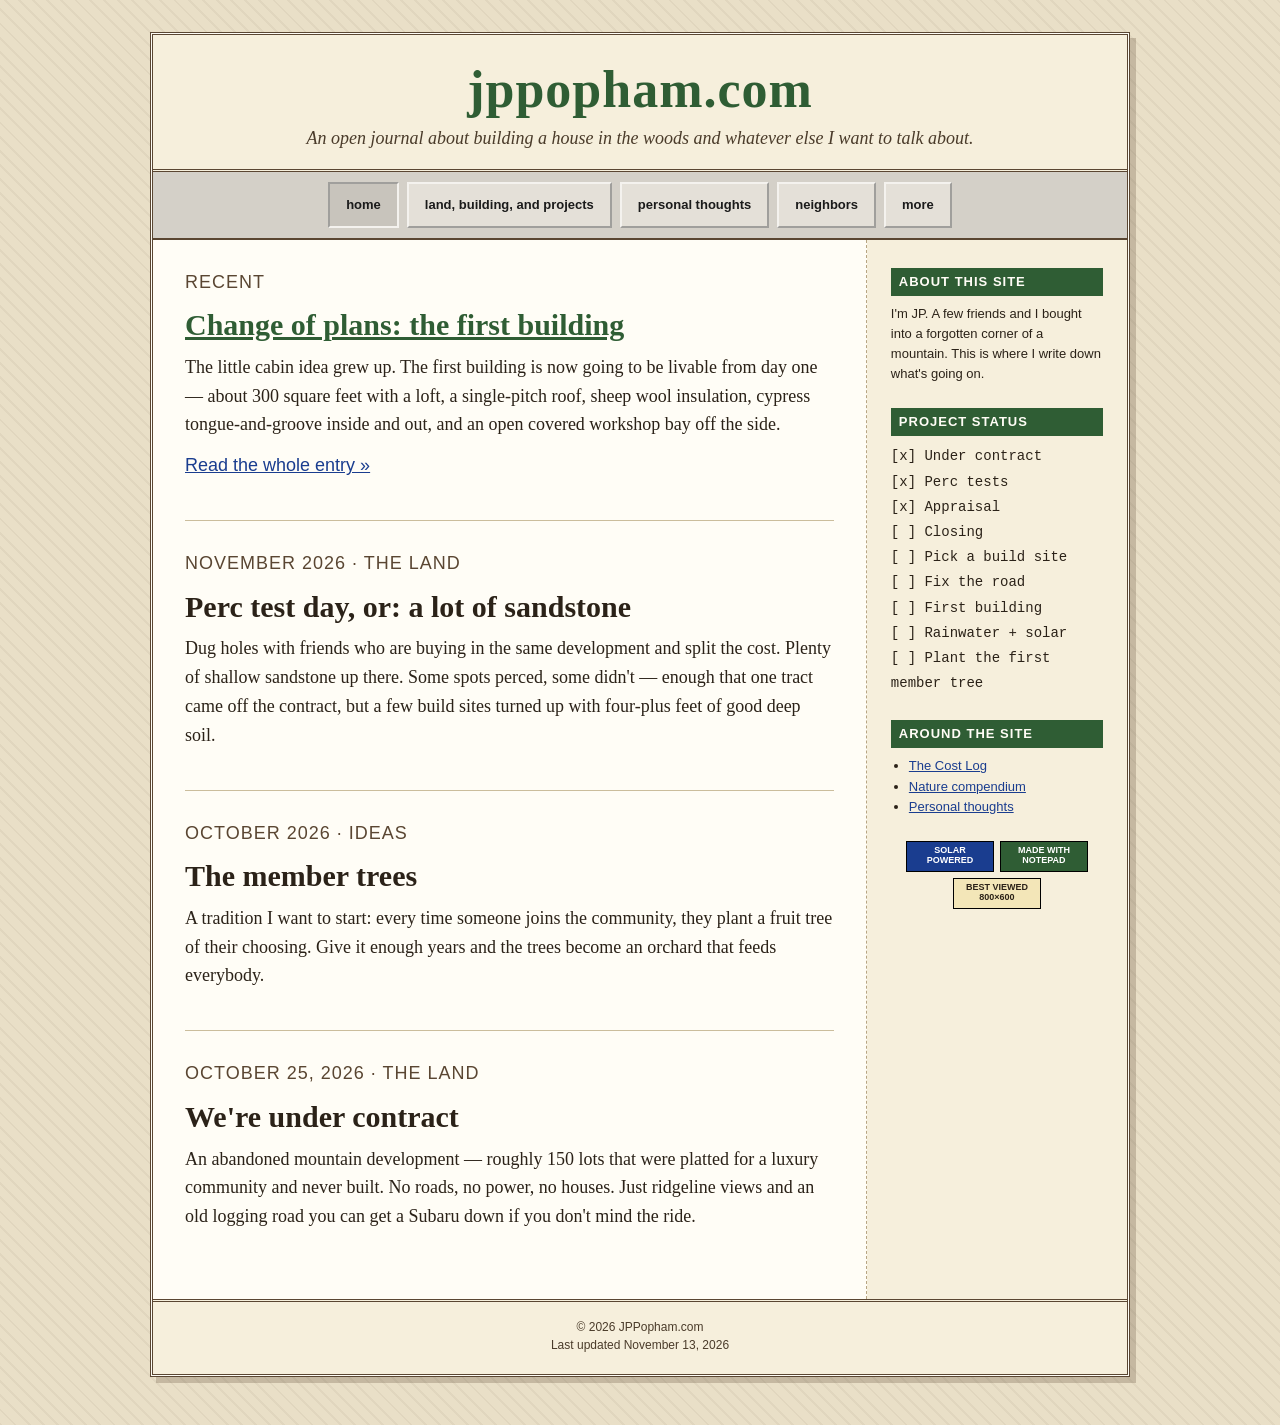
==== index.html @ ecc4ff28 "First build First build" ====
<!doctype html>
<html lang="en">
<head>
<meta charset="utf-8">
<meta name="viewport" content="width=device-width, initial-scale=1">
<title>jppopham.com — building a house in the woods</title>
<meta name="description" content="JP Popham's open journal about buying land, building a small off-grid house in the woods, and whatever else is on his mind.">
<link rel="canonical" href="https://jppopham.com/">
<link rel="stylesheet" href="/style.css">
</head>
<body>
<div class="wrap"><div class="page">

<header class="site-head">
<h1><a href="/">jppopham.com</a></h1>
<p>An open journal about building a house in the woods and whatever else I want to talk about.</p>
</header>

<nav class="nav" aria-label="Main">
<a class="btn on" href="/" aria-current="page">home</a>
<a class="btn" href="/">land, building, and projects</a>
<a class="btn" href="/thoughts.html">personal thoughts</a>
<a class="btn" href="/neighbors.html">neighbors</a>
<a class="btn" href="/cost-log.html">more</a>
</nav>

<div class="cols">
<main class="main" id="posts">

<article class="entry">
<p class="meta">Recent</p>
<h2><a href="/first-building.html">Change of plans: the first building</a></h2>
<p>The little cabin idea grew up. The first building is now going to be livable from day one — about 300 square feet with a loft, a single-pitch roof, sheep wool insulation, cypress tongue-and-groove inside and out, and an open covered workshop bay off the side.</p>
<p class="small-link"><a href="/first-building.html">Read the whole entry »</a></p>
</article>

<article class="entry">
<p class="meta">November 2026 · The Land</p>
<h2>Perc test day, or: a lot of sandstone</h2>
<p>Dug holes with friends who are buying in the same development and split the cost. Plenty of shallow sandstone up there. Some spots perced, some didn't — enough that one tract came off the contract, but a few build sites turned up with four-plus feet of good deep soil.</p>
</article>

<article class="entry">
<p class="meta">October 2026 · Ideas</p>
<h2>The member trees</h2>
<p>A tradition I want to start: every time someone joins the community, they plant a fruit tree of their choosing. Give it enough years and the trees become an orchard that feeds everybody.</p>
</article>

<article class="entry">
<p class="meta">October 25, 2026 · The Land</p>
<h2>We're under contract</h2>
<p>An abandoned mountain development — roughly 150 lots that were platted for a luxury community and never built. No roads, no power, no houses. Just ridgeline views and an old logging road you can get a Subaru down if you don't mind the ride.</p>
</article>

</main>

<aside class="side">
<section>
<h3 class="bar">About this site</h3>
<p>I'm JP. A few friends and I bought into a forgotten corner of a mountain. This is where I write down what's going on.</p>
</section>

<section>
<h3 class="bar">Project status</h3>
<ul class="checklist">
<li>[x] Under contract</li>
<li>[x] Perc tests</li>
<li>[x] Appraisal</li>
<li>[ ] Closing</li>
<li>[ ] Pick a build site</li>
<li>[ ] Fix the road</li>
<li>[ ] First building</li>
<li>[ ] Rainwater + solar</li>
<li>[ ] Plant the first member tree</li>
</ul>
</section>

<section>
<h3 class="bar">Around the site</h3>
<ul>
<li><a href="/cost-log.html">The Cost Log</a></li>
<li><a href="/neighbors.html">Nature compendium</a></li>
<li><a href="/thoughts.html">Personal thoughts</a></li>
</ul>
</section>

<section class="badges" aria-label="Badges">
<span class="badge88" style="background:#1a3d8f;color:#fff">SOLAR<br>POWERED</span>
<span class="badge88" style="background:#2f5d34;color:#fff">MADE WITH<br>NOTEPAD</span>
<span class="badge88" style="background:#f3e6b8;color:#2b2218">BEST VIEWED<br>800×600</span>
</section>
</aside>
</div>

<footer class="site-foot">
<p>© 2026 JPPopham.com</p>
<p>Last updated November 13, 2026</p>
</footer>

</div></div>
</body>
</html>
---- style.css ----
/* jppopham.com — one stylesheet, made with (the spirit of) Notepad */
:root { --accent: #2f5d34; --ink: #2b2218; --brown: #5a4632; --paper: #fffdf6; --tan: #f6efdc; --line: #cbbd9c; }
* { box-sizing: border-box; }
body { margin: 0; background-color: #e9dfc7; background-image: repeating-linear-gradient(45deg, rgba(90,70,50,.06) 0 2px, transparent 2px 10px); font-family: Georgia, "Times New Roman", serif; color: var(--ink); }
a { color: #1a3d8f; } a:hover { color: #8a1c1c; } a:visited { color: #5b2a86; }
img { max-width: 100%; }

.wrap { padding: 32px 16px 48px; }
.page { max-width: 980px; margin: 0 auto; background: var(--paper); border: 3px double var(--brown); box-shadow: 6px 6px 0 rgba(90,70,50,.25); }

/* header */
.site-head { padding: 28px 32px 20px; border-bottom: 3px double var(--brown); text-align: center; background: var(--tan); }
.site-head h1 { margin: 0; font-size: 52px; line-height: 1.05; letter-spacing: 1px; }
.site-head h1 a, .site-head h1 a:visited { color: var(--accent); text-decoration: none; }
.site-head p { margin: 10px 0 0; font-size: 18px; font-style: italic; color: #4a3b2a; }
.site-head.small { padding: 20px 32px 14px; }
.site-head.small h1 { font-size: 34px; letter-spacing: 0; }
.site-head.small p { margin-top: 6px; font-size: 15px; }

/* nav: beveled 98-style buttons */
.nav { display: flex; flex-wrap: wrap; justify-content: center; gap: 8px; padding: 10px 16px; background: #d4d0c8; border-bottom: 2px solid var(--brown); }
.btn, .btn:visited { display: inline-block; padding: 8px 16px; min-height: 44px; line-height: 26px; background: #e4e0d8; border: 2px outset #f4f2ee; color: #1b1b1b; text-decoration: none; font-family: Verdana, sans-serif; font-size: 13px; font-weight: bold; cursor: pointer; }
.btn:hover { color: #1b1b1b; background: #ece8e0; }
.btn.on, .btn[aria-pressed="true"] { background: #c8c4bc; border-style: inset; }

/* layouts */
.cols { display: flex; flex-wrap: wrap; }
.main { flex: 999 1 560px; min-width: 0; padding: 28px 32px; border-right: 1px dashed #b7a582; }
.side { flex: 1 1 260px; padding: 28px 24px; background: var(--tan); font-family: Verdana, sans-serif; font-size: 13px; line-height: 1.55; display: flex; flex-direction: column; gap: 24px; }
.side section > p { margin: 0; }
.narrow { max-width: 760px; margin: 0 auto; padding: 36px 24px 40px; }
.bar { margin: 0 0 8px; padding: 4px 8px; background: var(--accent); color: #fffdf6; font-family: Verdana, sans-serif; font-size: 13px; letter-spacing: 1px; text-transform: uppercase; }
.mono { font-family: "Courier New", monospace; }
.checklist { list-style: none; margin: 0; padding: 0; font-family: "Courier New", monospace; font-size: 14px; line-height: 1.8; }
.side ul:not(.checklist) { margin: 0; padding-left: 18px; }
.badges { display: flex; flex-wrap: wrap; gap: 6px; justify-content: center; }
.badge88 { display: inline-flex; align-items: center; justify-content: center; width: 88px; height: 31px; border: 1px solid #000; font-size: 9px; font-weight: bold; text-align: center; line-height: 1.1; }

/* entries */
.entry { padding-bottom: 28px; margin-bottom: 28px; border-bottom: 1px solid var(--line); }
.entry:last-of-type { border-bottom: 0; margin-bottom: 0; }
.meta { margin: 0; font-family: Verdana, sans-serif; font-size: 12px; color: var(--brown); text-transform: uppercase; letter-spacing: 1px; }
.entry h2 { margin: 6px 0 10px; font-size: 30px; line-height: 1.15; }
.entry h2 a, .entry h2 a:visited { color: var(--accent); }
.entry p { font-size: 18px; line-height: 1.6; margin: 0 0 12px; }
.small-link { font-family: Verdana, sans-serif; font-size: 13px; }
h2.page-title { margin: 16px 0 8px; font-size: 40px; line-height: 1.1; color: var(--accent); }
.lede { margin: 0 0 28px; font-size: 18px; line-height: 1.65; }

/* single post */
.post { max-width: 680px; margin: 0 auto; padding: 36px 24px 40px; }
.post h2 { margin: 8px 0 20px; font-size: 40px; line-height: 1.1; color: var(--accent); }
.post p, .post li { font-size: 19px; line-height: 1.7; }
.post p { margin: 0 0 18px; }
.post h3 { margin: 32px 0 10px; font-size: 24px; border-bottom: 1px dotted #b7a582; padding-bottom: 4px; }
.dropcap { float: left; font-size: 64px; line-height: .85; padding: 6px 8px 0 0; color: var(--accent); font-weight: bold; }
.post-nav { display: flex; flex-wrap: wrap; justify-content: space-between; gap: 12px; margin-top: 28px; padding: 14px 0; border-top: 1px solid var(--line); border-bottom: 1px solid var(--line); font-family: Verdana, sans-serif; font-size: 13px; }

/* retro readouts */
.readout { background: #111; border: 3px inset #888; padding: 12px 18px; text-align: center; }
.readout .label { margin: 0 0 4px; font-family: Verdana, sans-serif; font-size: 11px; letter-spacing: 2px; color: #c9c9c9; }
.readout .num { margin: 0; font-family: "Courier New", monospace; font-size: 40px; font-weight: bold; color: #7CFC00; }

/* tables */
.tablebox { overflow-x: auto; border: 2px inset var(--line); margin-bottom: 32px; }
table.ledger { width: 100%; min-width: 520px; border-collapse: collapse; font-family: "Courier New", monospace; font-size: 15px; }
.ledger th { text-align: left; padding: 8px 12px; border-bottom: 2px solid var(--brown); background: #d4d0c8; }
.ledger td { padding: 8px 12px; border-bottom: 1px dotted #b7a582; }
.ledger tbody tr:nth-child(even) { background: var(--tan); }
.ledger .num { text-align: right; }
.ledger tfoot td { background: #f3e6b8; font-weight: bold; border-top: 2px solid var(--brown); border-bottom: 0; }
.ledger .unfound { color: var(--brown); }

/* compendium cards */
.filters { display: flex; flex-wrap: wrap; gap: 8px; margin-bottom: 24px; padding: 10px; background: #d4d0c8; border: 2px outset #f4f2ee; }
.cards { display: grid; grid-template-columns: repeat(auto-fill, minmax(260px, 1fr)); gap: 20px; margin-bottom: 40px; }
.card { background: var(--paper); border: 2px solid var(--brown); box-shadow: 4px 4px 0 rgba(90,70,50,.3); display: flex; flex-direction: column; }
.card[hidden] { display: none; }
.card-top { display: flex; justify-content: space-between; align-items: center; padding: 6px 10px; background: var(--ink); color: #f3e6b8; font-family: "Courier New", monospace; font-size: 14px; font-weight: bold; }
.type { padding: 2px 8px; font-size: 11px; color: #fff; border: 1px solid #f3e6b8; }
.card img { display: block; height: 190px; width: calc(100% - 20px); margin: 10px; object-fit: cover; border: 2px inset var(--line); }
.card-body { padding: 0 14px 14px; display: flex; flex-direction: column; gap: 8px; flex: 1; }
.card h3 { margin: 0; font-size: 21px; line-height: 1.2; }
.sci { margin: 0; font-size: 15px; font-style: italic; color: #4a3b2a; }
.card dl { margin: 4px 0 0; display: grid; grid-template-columns: 74px 1fr; gap: 4px 8px; font-family: Verdana, sans-serif; font-size: 12px; line-height: 1.45; }
.card dt { font-weight: bold; color: var(--brown); }
.card dd { margin: 0; }
.fact { margin: 4px 0 0; padding: 8px 10px; background: var(--tan); border: 1px dashed #b7a582; font-family: Verdana, sans-serif; font-size: 12px; line-height: 1.5; }

.site-foot { border-top: 3px double var(--brown); padding: 18px 24px; text-align: center; font-family: Verdana, sans-serif; font-size: 12px; color: #4a3b2a; background: var(--tan); }
.site-foot p { margin: 0 0 4px; }

@media (max-width: 600px) {
  .site-head h1 { font-size: 36px; }
  .main { padding: 24px 18px; border-right: 0; }
  .narrow, .post { padding: 24px 18px 32px; }
  .post h2, h2.page-title { font-size: 32px; }
}
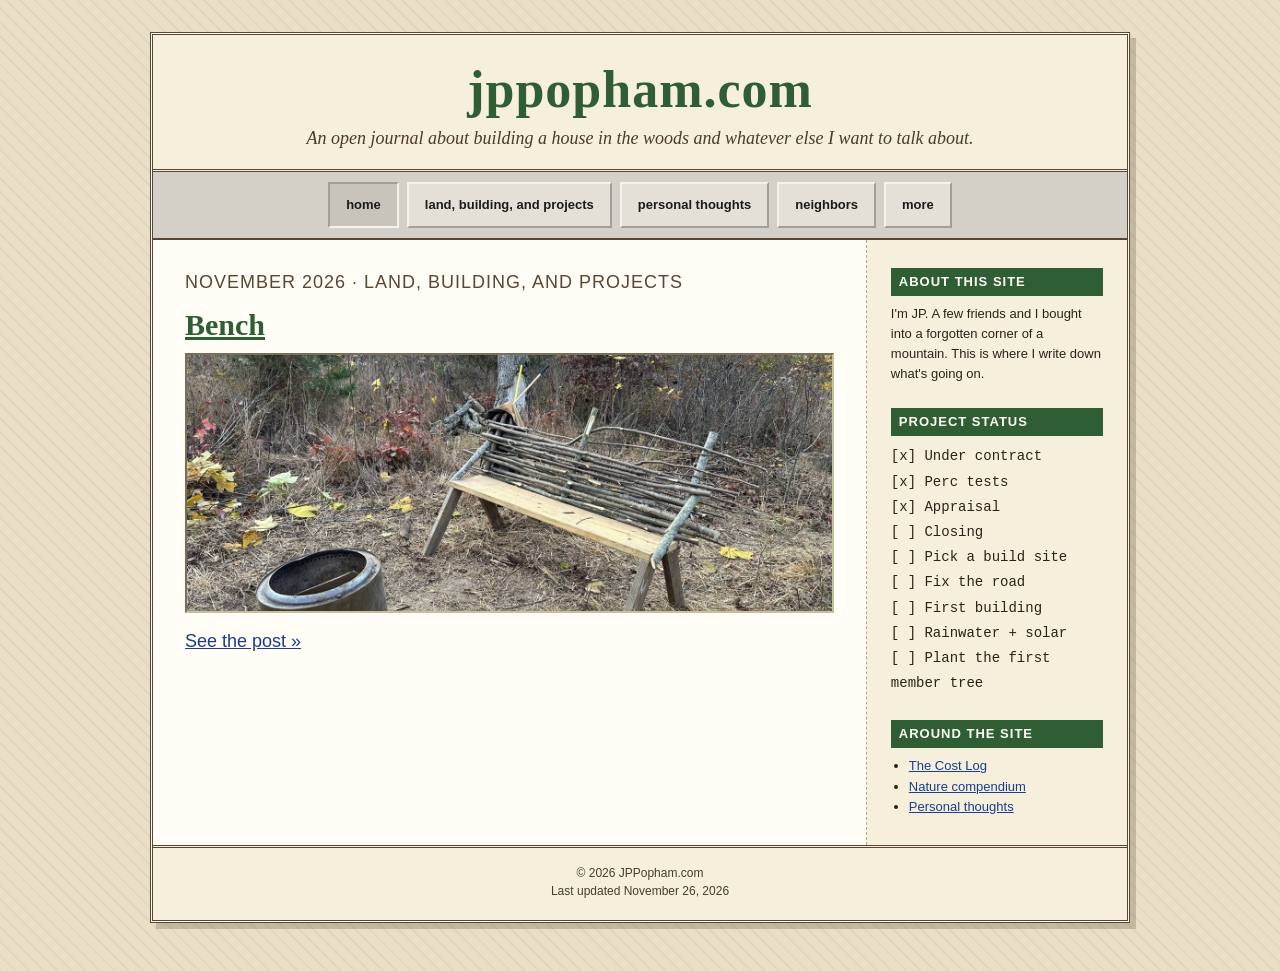
==== commit ab4d45ee: "Add Bench post, remove placeholder posts and badges Co-Authored-By: Claude Opus 5.5 <noreply@anthrop" ====
--- a/index.html
+++ b/index.html
@@ -28,28 +28,10 @@
 <main class="main" id="posts">
 
 <article class="entry">
-<p class="meta">Recent</p>
-<h2><a href="/first-building.html">Change of plans: the first building</a></h2>
-<p>The little cabin idea grew up. The first building is now going to be livable from day one — about 300 square feet with a loft, a single-pitch roof, sheep wool insulation, cypress tongue-and-groove inside and out, and an open covered workshop bay off the side.</p>
-<p class="small-link"><a href="/first-building.html">Read the whole entry »</a></p>
-</article>
-
-<article class="entry">
-<p class="meta">November 2026 · The Land</p>
-<h2>Perc test day, or: a lot of sandstone</h2>
-<p>Dug holes with friends who are buying in the same development and split the cost. Plenty of shallow sandstone up there. Some spots perced, some didn't — enough that one tract came off the contract, but a few build sites turned up with four-plus feet of good deep soil.</p>
-</article>
-
-<article class="entry">
-<p class="meta">October 2026 · Ideas</p>
-<h2>The member trees</h2>
-<p>A tradition I want to start: every time someone joins the community, they plant a fruit tree of their choosing. Give it enough years and the trees become an orchard that feeds everybody.</p>
-</article>
-
-<article class="entry">
-<p class="meta">October 25, 2026 · The Land</p>
-<h2>We're under contract</h2>
-<p>An abandoned mountain development — roughly 150 lots that were platted for a luxury community and never built. No roads, no power, no houses. Just ridgeline views and an old logging road you can get a Subaru down if you don't mind the ride.</p>
+<p class="meta">November 2026 · Land, building, and projects</p>
+<h2><a href="/bench.html">Bench</a></h2>
+<a href="/bench.html"><img src="/img/bench-2.jpg" alt="Finished bench with a woven stick back next to a fire pit" style="display:block;width:100%;height:260px;object-fit:cover;border:2px inset #cbbd9c;margin-bottom:14px" width="1400" height="1050"></a>
+<p class="small-link"><a href="/bench.html">See the post »</a></p>
 </article>
 
 </main>
@@ -84,17 +66,12 @@
 </ul>
 </section>
 
-<section class="badges" aria-label="Badges">
-<span class="badge88" style="background:#1a3d8f;color:#fff">SOLAR<br>POWERED</span>
-<span class="badge88" style="background:#2f5d34;color:#fff">MADE WITH<br>NOTEPAD</span>
-<span class="badge88" style="background:#f3e6b8;color:#2b2218">BEST VIEWED<br>800×600</span>
-</section>
 </aside>
 </div>
 
 <footer class="site-foot">
 <p>© 2026 JPPopham.com</p>
-<p>Last updated November 13, 2026</p>
+<p>Last updated November 26, 2026</p>
 </footer>
 
 </div></div>
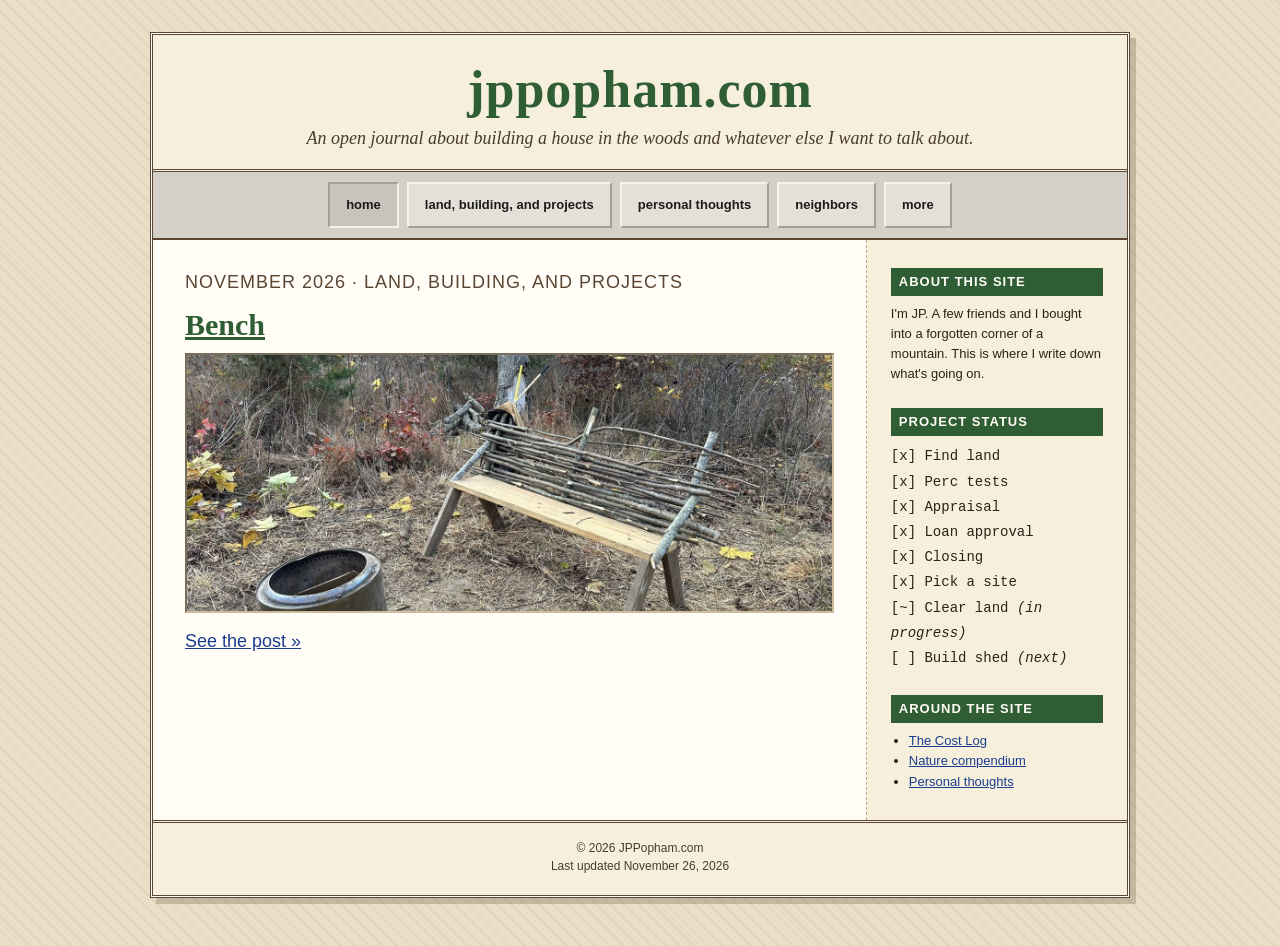
==== commit 8ef7dbcb: "Add land, building, and projects page; update project status Co-Authored-By: Claude Opus 5.5 <norepl" ====
--- a/index.html
+++ b/index.html
@@ -18,7 +18,7 @@
 
 <nav class="nav" aria-label="Main">
 <a class="btn on" href="/" aria-current="page">home</a>
-<a class="btn" href="/">land, building, and projects</a>
+<a class="btn" href="/projects.html">land, building, and projects</a>
 <a class="btn" href="/thoughts.html">personal thoughts</a>
 <a class="btn" href="/neighbors.html">neighbors</a>
 <a class="btn" href="/cost-log.html">more</a>
@@ -45,15 +45,14 @@
 <section>
 <h3 class="bar">Project status</h3>
 <ul class="checklist">
-<li>[x] Under contract</li>
+<li>[x] Find land</li>
 <li>[x] Perc tests</li>
 <li>[x] Appraisal</li>
-<li>[ ] Closing</li>
-<li>[ ] Pick a build site</li>
-<li>[ ] Fix the road</li>
-<li>[ ] First building</li>
-<li>[ ] Rainwater + solar</li>
-<li>[ ] Plant the first member tree</li>
+<li>[x] Loan approval</li>
+<li>[x] Closing</li>
+<li>[x] Pick a site</li>
+<li>[~] Clear land <em>(in progress)</em></li>
+<li>[ ] Build shed <em>(next)</em></li>
 </ul>
 </section>
 
